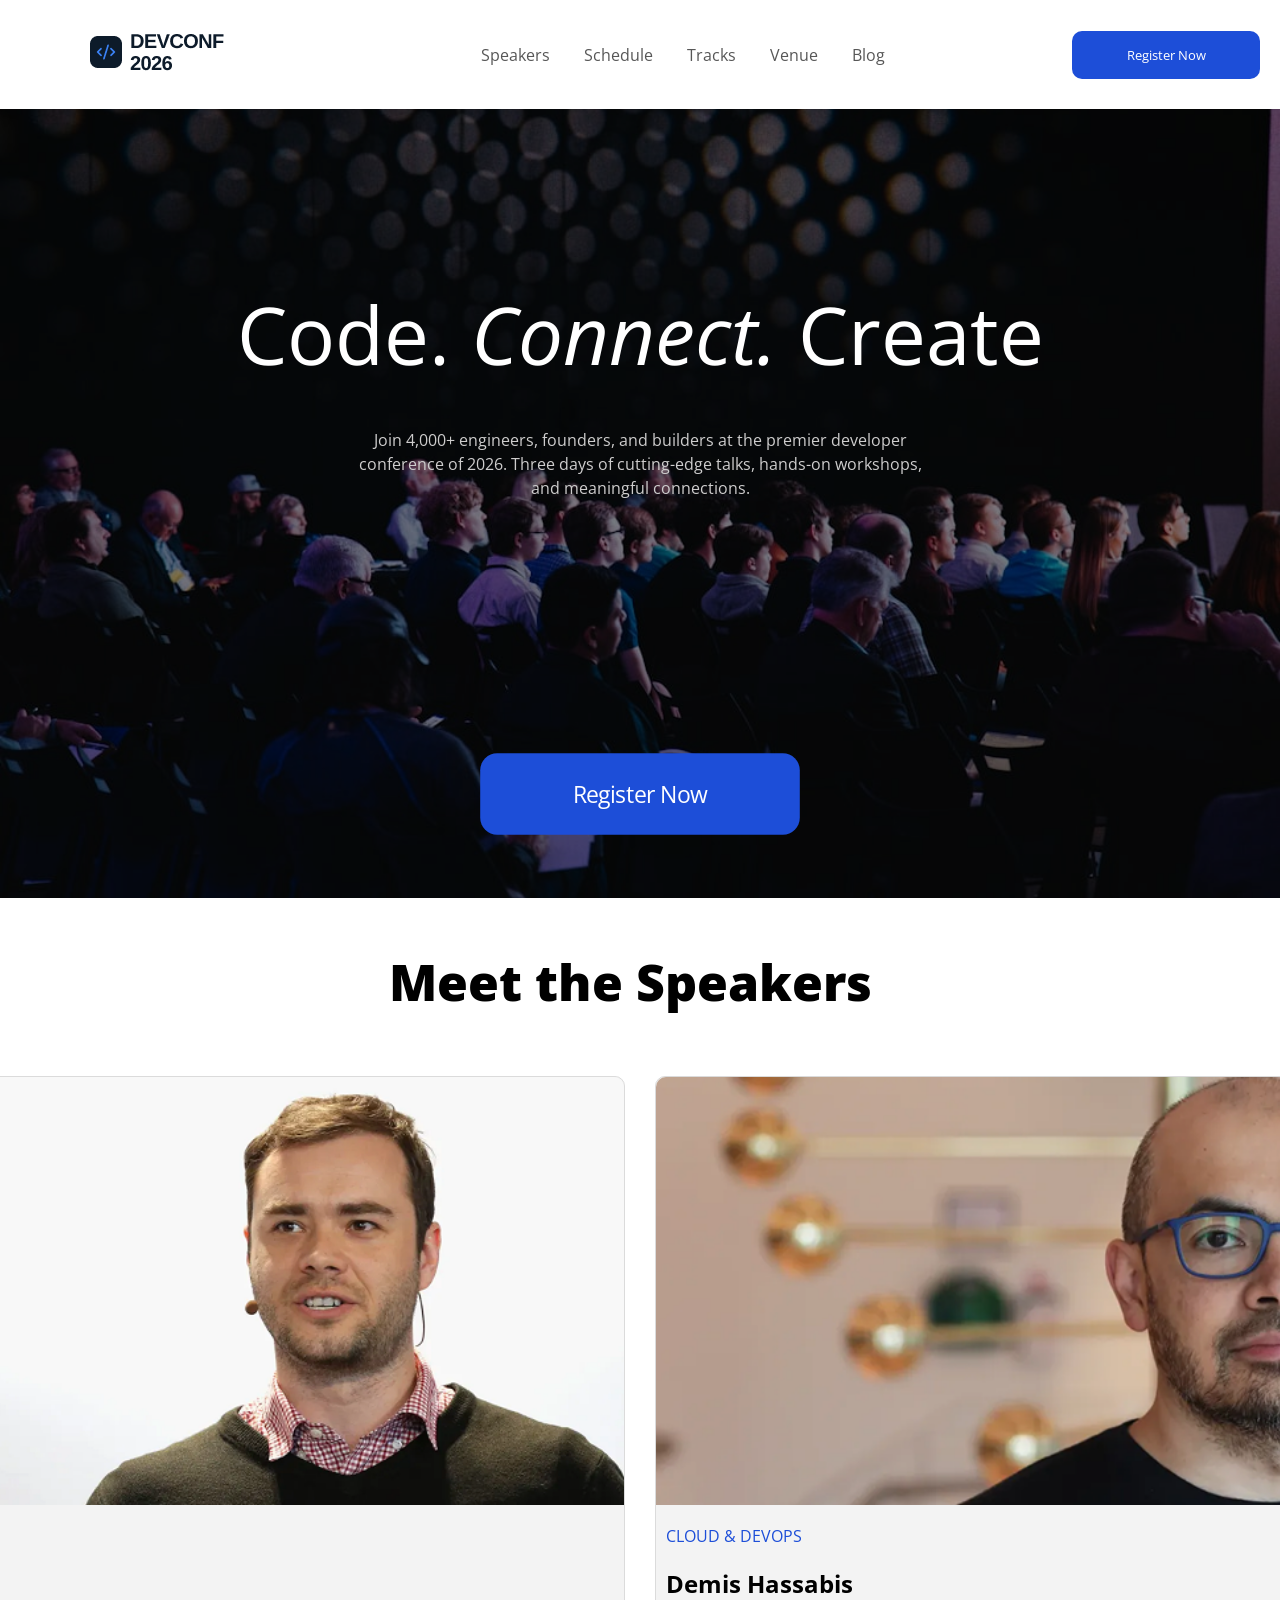
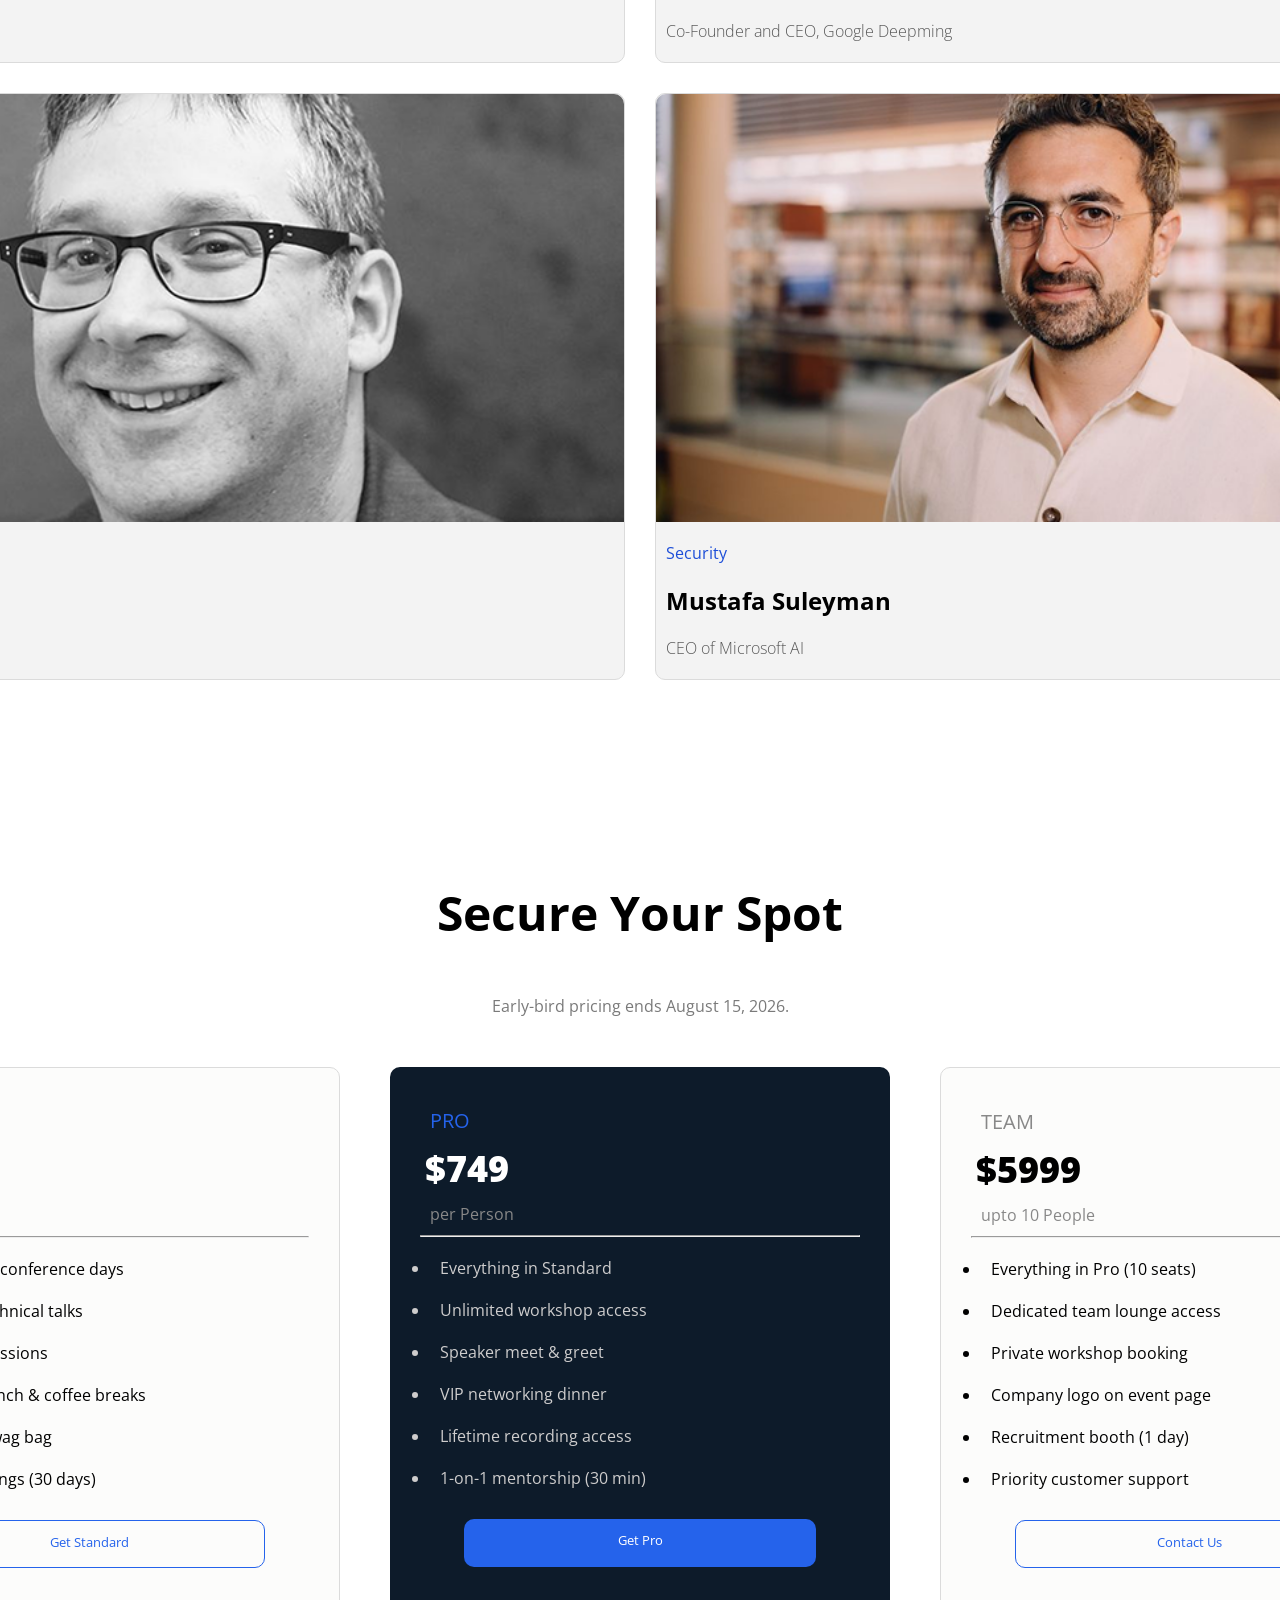
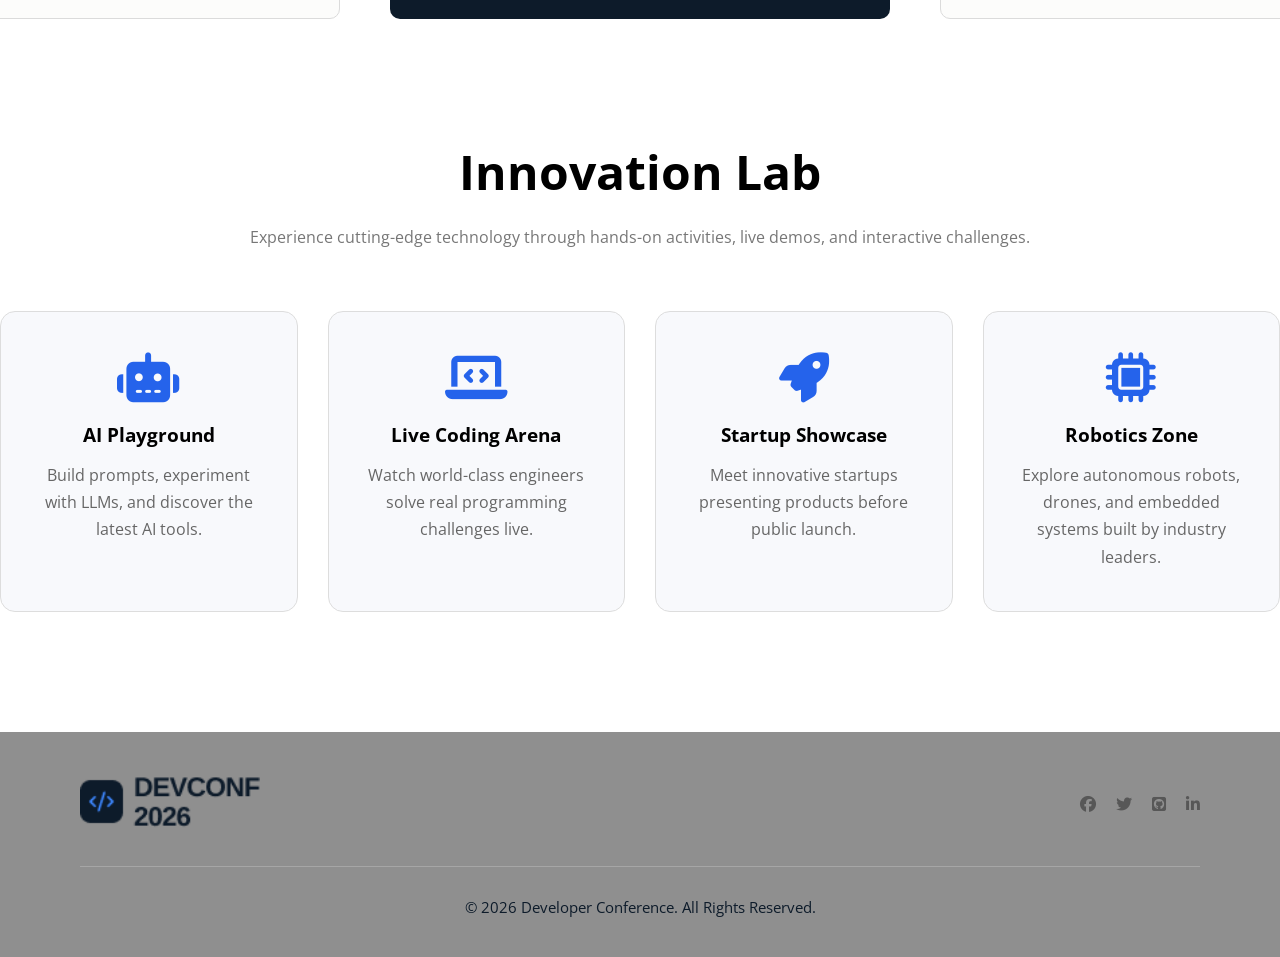
==== index.html @ 0c000630 "Rename DevConference.html to index.html" ====
<!DOCTYPE html>
<html lang="en">
<head>
    <meta charset="UTF-8">
    <meta name="viewport" content="width=device-width, initial-scale=1.0">
    <title>Developer Conference</title>
    <link rel="stylesheet" href="./style.css">
    <link rel="preconnect" href="https://fonts.googleapis.com">
<link rel="preconnect" href="https://fonts.gstatic.com" crossorigin>
<link href="https://fonts.googleapis.com/css2?family=Inter:ital,opsz,wght@0,14..32,100..900;1,14..32,100..900&family=Open+Sans:ital,wght@0,300..800;1,300..800&display=swap" rel="stylesheet">
<link rel="stylesheet"
href="https://cdnjs.cloudflare.com/ajax/libs/font-awesome/6.7.2/css/all.min.css">
<body>
    <header>
        <nav class="container">
            <div class="logo"><img src="./assets\logo.png" alt="Logo"></div>
            <div><ul class="container">
                <li><a href="#">Speakers</a></li>
                <li><a href="#">Schedule</a></li>
                <li><a href="#">Tracks</a></li>
                <li><a href="#">Venue</a></li>
                <li><a href="#">Blog</a></li>
            </ul></div>
            <div>
                <button class="common_btn">Register Now</button>
            </div>
        </nav>
        <section class="hero">
            <p id="headofbanner">Code. <em>Connect.</em> Create</p>
            <p id="paraofbanner">Join 4,000+ engineers, founders, and builders at the premier developer <br> 
                conference of 2026. Three days of cutting-edge talks, hands-on workshops,<br>
                 and meaningful connections.</p>
            <button class="common_btn">Register Now</button>
        </section>
    </header>
    <main>
        <section class="speaker">
        <p class="speaker_heading">Meet the Speakers</p>
        <div class="speaker_card">
            <div class="s_card"><img src="./assets/andrej.png" alt="Person 1">
                    <p class="field">AI / ML</p>
                    <h1>Andrej Karpathy</h1>
                    <p class="position">Pretraining team, Anthropic</p>
            </div>
            <div class="s_card"><img src="./assets/demis.png" alt="Person 1">
                    <p class="field">CLOUD & DEVOPS</p>
                    <h1>Demis Hassabis</h1>
                    <p class="position">Co-Founder and CEO, Google Deepming</p>
            </div>
            <div class="s_card"><img src="./assets/gary.png" alt="Person 1">
                    <p class="field">Frontend</p>
                    <h1>Gary Marcus</h1>
                    <p class="position">Staff Enineer, Vercel</p>
            </div>
            <div class="s_card"><img src="./assets/mustafa.png" alt="Person 1">
                    <p class="field">Security</p>
                    <h1>Mustafa Suleyman</h1>
                    <p class="position">CEO of Microsoft AI</p>
            </div>
        </div>
        </section>
        <section>
            <div class="head-info-price">
            <p id="Head-card-price"><b>Secure Your Spot</b></p>
            <p id="deadline">Early-bird pricing ends August 15, 2026.</p>
            </div>
            <div class="price-card">
                <div class="normal-card">
                    <p class="plan">STANDARD</p>
                    <p class="price">$399</p>
                    <p class="person">per Person</p>
                    <hr>
                    <ul class="list">
                        <li>󠁯Access to all 3 conference days</li>
                        <li>48 curated technical talks</li>
                        <li>2 workshop sessions</li>
                        <li>Networking lunch & coffee breaks</li>
                        <li>Conference swag bag</li>
                        <li>Digital recordings (30 days)</li>
                    </ul>
                    <button class="price-card-btn">Get Standard</button>
                </div>
                <div class="pro-card">
                    <p class="plan-pro">PRO</p>
                    <p class="price-pro">$749</p>
                    <p class="person-pro">per Person</p>
                    <hr>
                    <ul class="list-pro">
                        <li>Everything in Standard</li>
                        <li>Unlimited workshop access</li>
                        <li>Speaker meet & greet</li>
                        <li>VIP networking dinner</li>
                        <li>Lifetime recording access</li>
                        <li>1-on-1 mentorship (30 min)</li>
                    </ul>
                    <button class="price-card-btn-pro">Get Pro</button>
                </div>
                <div class="normal-card">
                    <p class="plan">TEAM</p>
                    <p class="price">$5999</p>
                    <p class="person">upto 10 People</p>
                    <hr>
                    <ul class="list">
                        <li>Everything in Pro (10 seats)</li>
                        <li>Dedicated team lounge access</li>
                        <li>Private workshop booking</li>
                        <li>Company logo on event page</li>
                        <li>Recruitment booth (1 day)</li>
                        <li>Priority customer support</li>
                    </ul>
                    <button class="price-card-btn">Contact Us</button>
                </div>
            </div>
        </section>
        <section class="innovation">

    <h2 class="innovation-title">Innovation Lab</h2>

    <p class="innovation-subtitle">
        Experience cutting-edge technology through hands-on activities,
        live demos, and interactive challenges.
    </p>

    <div class="innovation-grid">

        <div class="innovation-card">
            <i class="fa-solid fa-robot"></i>
            <h3>AI Playground</h3>
            <p>
                Build prompts, experiment with LLMs, and discover the latest AI tools.
            </p>
        </div>

        <div class="innovation-card">
            <i class="fa-solid fa-laptop-code"></i>
            <h3>Live Coding Arena</h3>
            <p>
                Watch world-class engineers solve real programming challenges live.
            </p>
        </div>

        <div class="innovation-card">
            <i class="fa-solid fa-rocket"></i>
            <h3>Startup Showcase</h3>
            <p>
                Meet innovative startups presenting products before public launch.
            </p>
        </div>

        <div class="innovation-card">
            <i class="fa-solid fa-microchip"></i>
            <h3>Robotics Zone</h3>
            <p>
                Explore autonomous robots, drones, and embedded systems built by industry leaders.
            </p>
        </div>

    </div>

</section>

    </main>
    <footer class="footer">

    <div class="footer-top">

        <div class="footer-logo">
            <img src=".\assets\logo.png" alt="Developer Conference Logo">
        </div>

        <div class="social-links">
            <a href="#"><i class="fa-brands fa-facebook"></i></a>
            <a href="#"><i class="fa-brands fa-twitter"></i></a>
            <a href="#"><i class="fa-brands fa-square-github"></i></a>
            <a href="#"><i class="fa-brands fa-linkedin-in"></i></a>
        </div>

    </div>

    <hr>

    <p class="copyright">
        © 2026 Developer Conference. All Rights Reserved.
    </p>

</footer>
</body>
</html>
---- style.css ----
*{
    margin: 0;
    padding: 0;
    font-family: "Open Sans", sans-serif;
}

ul li{
    list-style: none;
    
}

a{
    text-decoration: none;
    color: #575757;
}

nav{
    background-color: ;
    margin: 30px 20px;
}
.container{
    display: flex;
    justify-content: space-between;
    align-items: center;
}

.common_btn{
    background-color: #1D4ED8;
    color: white;
    padding: 12px 12px;
    border-radius: 10px;
    border: none;
    height: 48px;
    width: 188px;
    cursor: pointer;
    scale: 1;
   
}


.common_btn:hover{
    box-shadow: 0px 0px 6px #575757;
    transition: background-color 0.2s ease, box-shadow 0.3s ease-in-out, scale 0.2s;
    scale: 1.1;
}
.logo{
   margin: 0px 70px;
    
}

.container ul{
    gap: 10px;
}
.container ul li a{
    padding: 12px 12px;
    
}
.container ul li a:hover{
    cursor: pointer;
    box-shadow: 0px 0px 6px #575757;
    transition: background-color 0.2s ease, box-shadow 0.3s ease-in-out;
    border-radius: 5px;

}

.hero{
    position: relative;
    background-image: url('./assets/banner.jpg');
    background-size: cover;
    background-position: center;
    height: auto;

       display: flex;
    justify-content: center;
    align-items: center;
    flex-direction: column;
    
}

.hero::before{
    content: "";
    position: absolute;
    inset: 0;
    background: rgba(0,0,0,0.5); /* Dark overlay */
}
#headofbanner{
    color: #FFFFFF;
    padding-top: 150px;
    position: relative;
    font-size: 80px;
    


}
#paraofbanner{
    position: relative;
    color: #cecdcd;
    line-height: 1.5;
}
.hero p{
    margin: 20px auto;
    text-align: center;
}

.hero button{
    margin-top: 250px;
    margin-bottom: 80px;
    display: block;
    scale: 1.7;
}

.hero button:hover{
    scale: 1.8;
}
.speaker_heading{
    text-align: center;
    font-size: 50px;
    padding: 50px 20px 0 0;
    font-weight: 900;


}
.speaker_card{
    display: grid;
    grid-template-columns:repeat(2,850px);
    grid-auto-rows: auto;
    justify-content: center;
    align-items: center;
    max-width: 1400px;
    margin: 60px auto;
    gap: 30px 30px;
    
}

.s_card{
    border-radius: 10px;
    background-color:#f3f3f3;
    border: solid 0.1px #dbdbdb;
    
}

.s_card img{
    border-radius: 10px 10px 0 0;
    width: 100%;
    height: auto;
    display: block;
}

.field{
    color: #1D4ED8;
    margin-top: 10px;
}

.position{
    color: #575757;
    font-weight: 300;
    margin-bottom: 10px;
}

.s_card p, h1{
    padding: 10px;
}

.price-card{
    display: grid;
    justify-content: center;
    grid-template-columns: repeat(3, 500px);
    gap: 50px;

}

.normal-card{
    background-color: #fcfcfb;
    border-radius: 10px;
    padding: 30px;
    border: 0.1px solid #dbdbdb;

}

.normal-card:hover{
    transform:translateY(-10px);
    box-shadow: 0 0 6px #acacac;
    transition: transform 0.5s ease, box-shadow 0.5s ease-in-out;
}
.plan{
    color:#888888;
    margin: 10px;
    font-size: 20px;
}

.price{
    font-size: 36px;
    font-weight: 900;
    margin: 5px;
}

.person{
    color: #888888;
    margin: 10px ;
}

.list li{
    list-style: disc;
    padding: 10px;
}

.list{
    margin: 10px;
}

.price-card-btn{
    display: flex;
    justify-content: center;
    background-color: #fcfcfb;
    color: #2563EB;
    padding: 12px 12px;
    border-radius: 10px;
    border: 1px solid #2563EB;
    height: 48px;
    width: 80%;
    cursor: pointer;
    scale: 1;
    margin: 20px auto;
   
}

.price-card-btn:hover{
    scale: 1.1;
    box-shadow:0 0 5px #7a7a7a;
    transition: box-shadow 0.3s ease-in-out, scale 0.3s ease-in-out;
}


.price-card-btn-pro{
    display: flex;
    justify-content: center;
    background-color: #2563EB;
    color: #FFFFFF;
    padding: 12px 12px;
    border-radius: 10px;
    border: none;
    height: 48px;
    width: 80%;
    cursor: pointer;
    scale: 1;
    margin: 20px auto;
   
}

.price-card-btn-pro:hover{
    scale: 1.1;
    box-shadow:0 15px 35px rgba(0,0,0,.12);
    transition: box-shadow 0.3s ease-in-out, scale 0.3s ease-in-out;
}

.pro-card{
    background-color: #0D1B2A;
    border-radius: 10px;
    padding: 30px;
}
.pro-card:hover{
    transform:translateY(-10px);
    box-shadow: 0 0 6px #888585;
    transition: transform 0.5s ease, box-shadow 0.5s ease-in-out;
}
.plan-pro{
    color:#2563EB;
    margin: 10px;
    font-size: 20px;
}

.price-pro{
    font-size: 36px;
    font-weight: 900;
    margin: 5px;
    color: #FFFFFF;
}

.person-pro{
    color: #888888;
    margin: 10px ;
}

.list-pro{
    color:#cecdcd;
    margin: 10px;
}

.list-pro li{
    list-style: disc;
    padding: 10px;
}

#Head-card-price{
    font-size: 48px;
   text-align: center;
   margin: 200px 50px auto;
   
}

#deadline{
    text-align: center;
    margin: 50px;
    color: #7a7a7a;
}

.footer{
    margin-top: 100px;
    padding: 40px 80px;
    background-color: #8f8f8f;
}

.footer-top{
    display: flex;
    justify-content: space-between;
    align-items: center;
}

.footer-logo img{
    width: 180px;
}

.social-links{
    display: flex;
    gap: 20px;
}

.social-links img{
    width: 28px;
    height: 28px;
    transition: transform .3s ease;
}

.social-links i:hover{
    transform: scale(1.15);
}

.footer hr{
    margin: 30px 0;
    border: none;
    border-top: 1px solid rgba(255,255,255,.2);
}

.copyright{
    text-align: center;
    color: #0D1B2A;
    font-size: 15px;
}

.innovation{
    margin:120px auto;
    max-width:1500px;
    text-align:center;
}

.innovation-title{
    font-size:48px;
    margin-bottom:20px;
}

.innovation-subtitle{
    color:#777;
    margin-bottom:60px;
    line-height:1.7;
}

.innovation-grid{
    display:grid;
    grid-template-columns:repeat(4,1fr);
    gap:30px;
}

.innovation-card{
    background:#f8f9fc;
    padding:40px 30px;
    border-radius:15px;
    border:1px solid #ddd;
    transition:.3s;
}

.innovation-card:hover{
    transform:translateY(-10px);
    box-shadow:0 15px 35px rgba(0,0,0,.12);
}

.innovation-card i{
    font-size:50px;
    color:#2563EB;
    margin-bottom:20px;
}

.innovation-card h3{
    margin-bottom:15px;
}

.innovation-card p{
    color:#666;
    line-height:1.7;
}
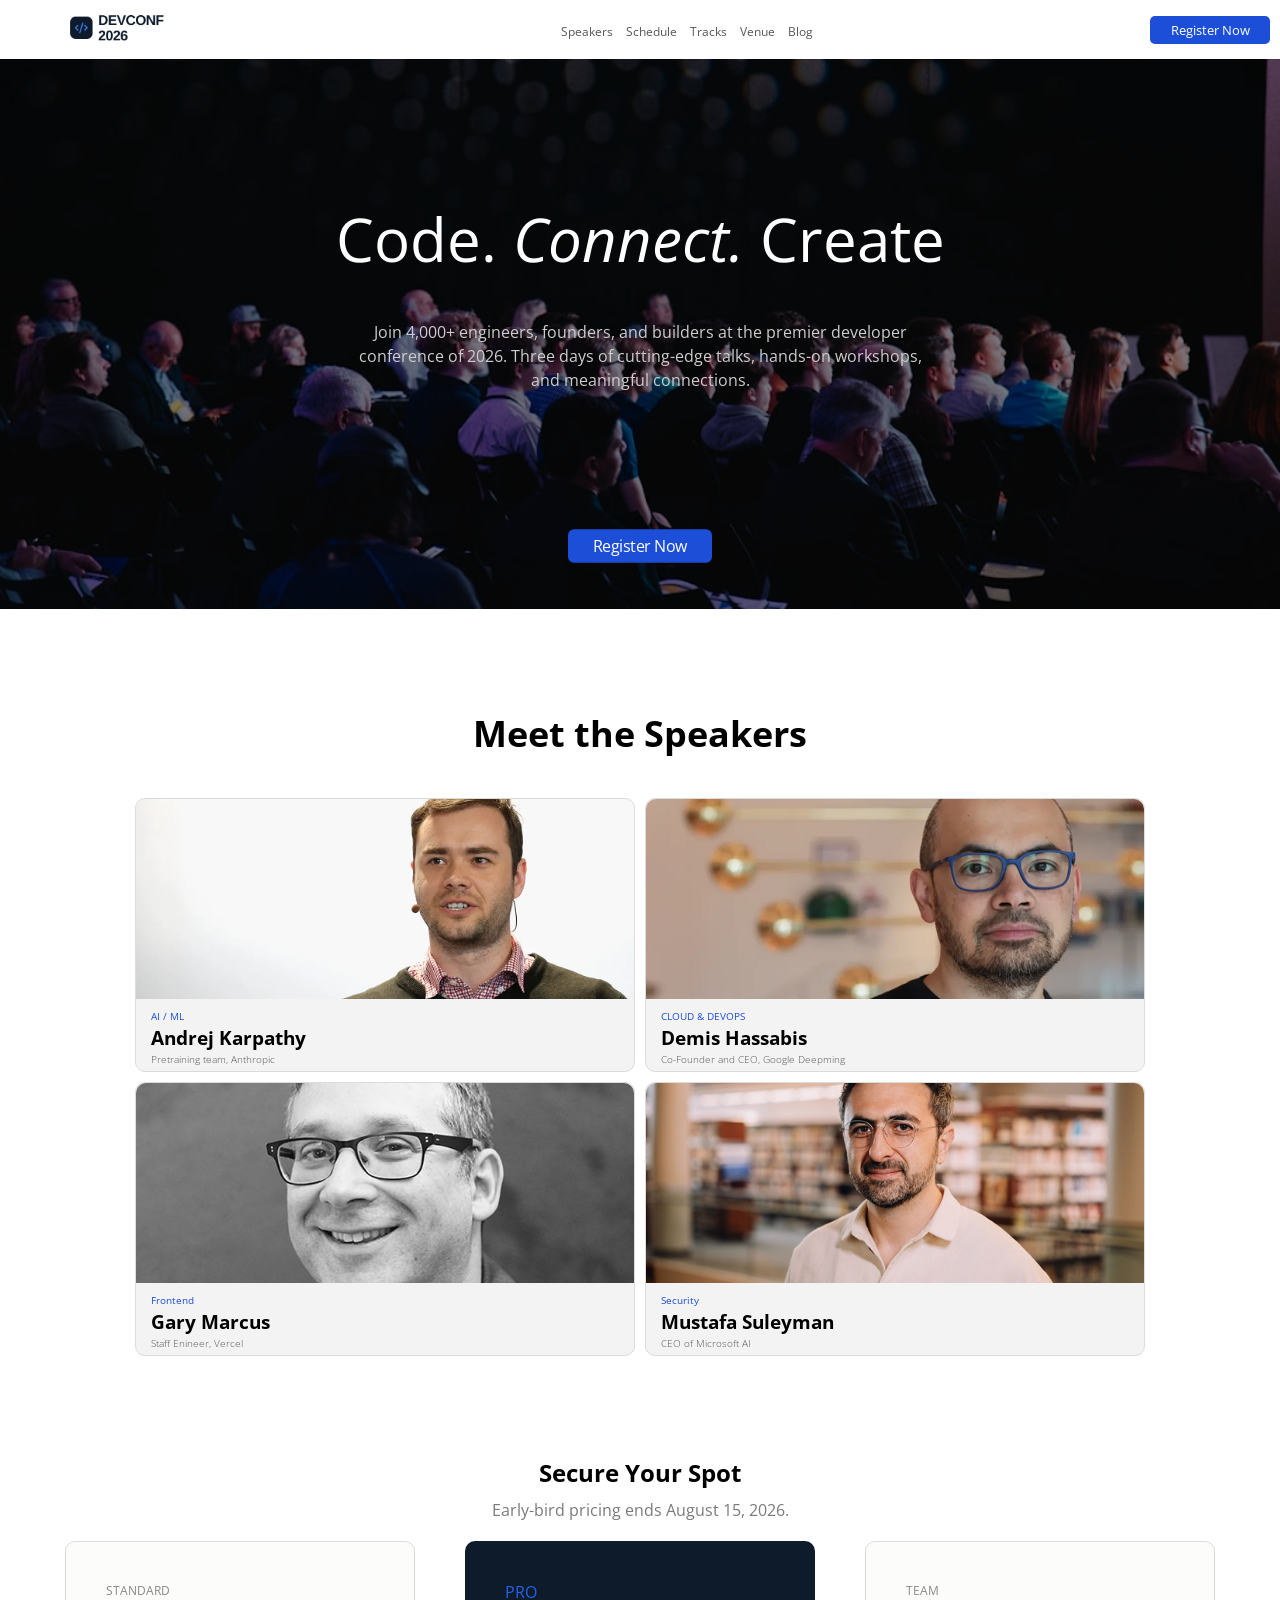
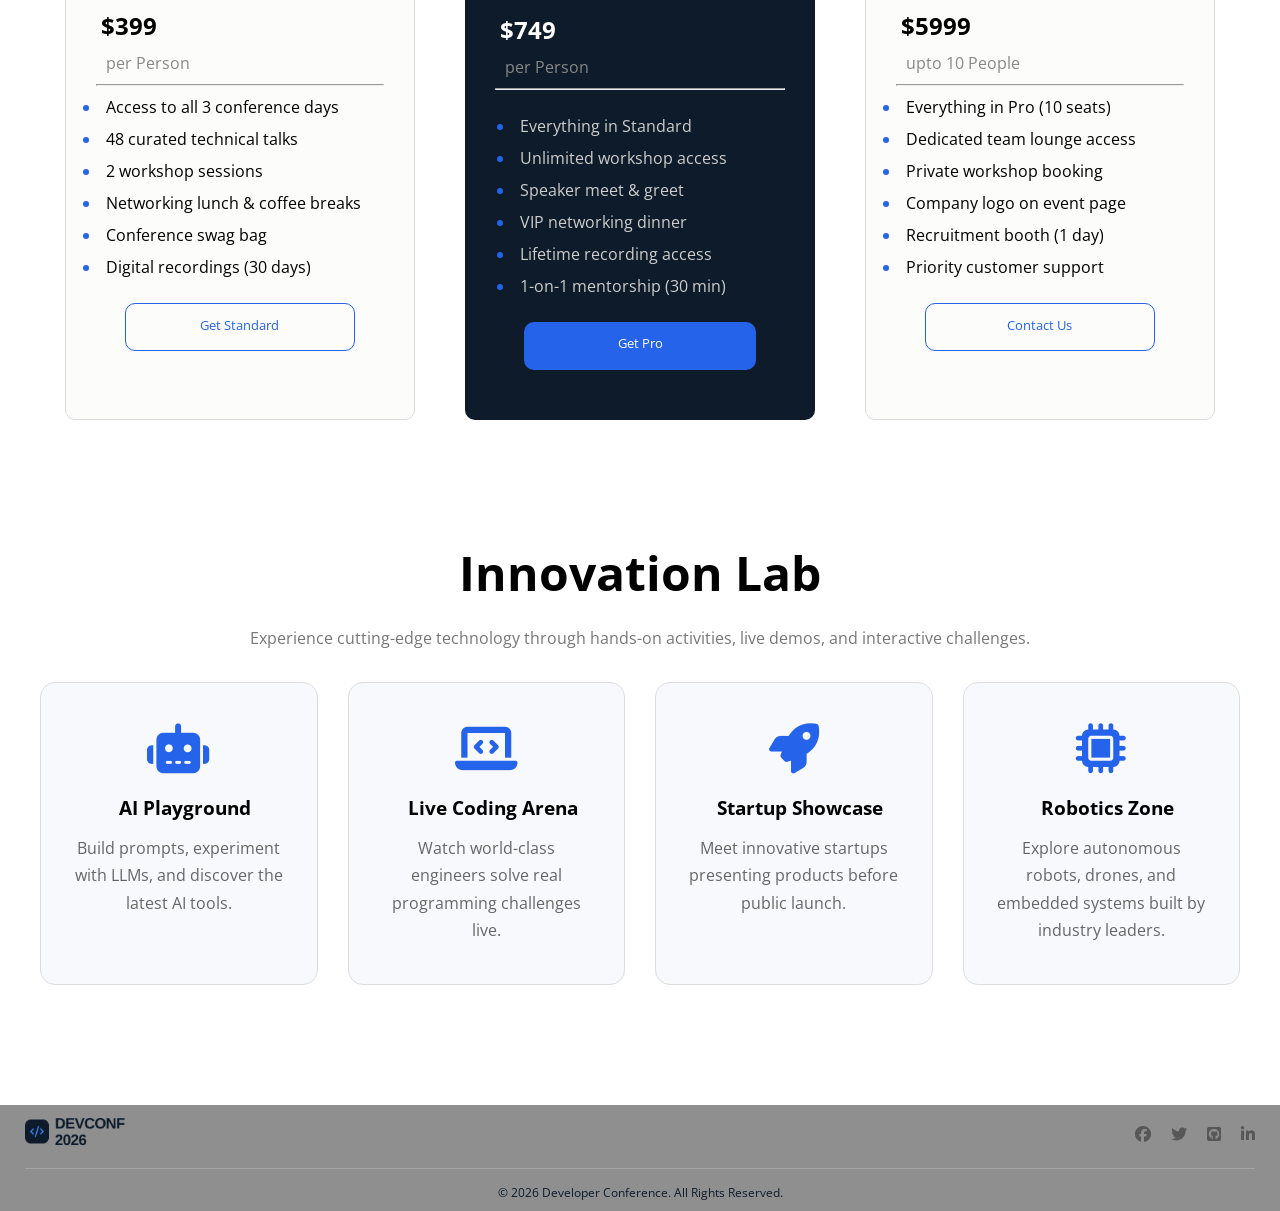
==== commit 68c89d50: "final-version-after-update" ====
--- a/index.html
+++ b/index.html
@@ -39,22 +39,22 @@
         <div class="speaker_card">
             <div class="s_card"><img src="./assets/andrej.png" alt="Person 1">
                     <p class="field">AI / ML</p>
-                    <h1>Andrej Karpathy</h1>
+                    <h3>Andrej Karpathy</h3>
                     <p class="position">Pretraining team, Anthropic</p>
             </div>
             <div class="s_card"><img src="./assets/demis.png" alt="Person 1">
                     <p class="field">CLOUD & DEVOPS</p>
-                    <h1>Demis Hassabis</h1>
+                    <h3>Demis Hassabis</h3>
                     <p class="position">Co-Founder and CEO, Google Deepming</p>
             </div>
             <div class="s_card"><img src="./assets/gary.png" alt="Person 1">
                     <p class="field">Frontend</p>
-                    <h1>Gary Marcus</h1>
+                    <h3>Gary Marcus</h3>
                     <p class="position">Staff Enineer, Vercel</p>
             </div>
             <div class="s_card"><img src="./assets/mustafa.png" alt="Person 1">
                     <p class="field">Security</p>
-                    <h1>Mustafa Suleyman</h1>
+                    <h3>Mustafa Suleyman</h3>
                     <p class="position">CEO of Microsoft AI</p>
             </div>
         </div>
@@ -185,4 +185,4 @@
 
 </footer>
 </body>
-</html>
+</html>
--- a/style.css
+++ b/style.css
@@ -15,8 +15,8 @@
 }
 
 nav{
-    background-color: ;
-    margin: 30px 20px;
+    background-color: white;
+    margin: 5px 10px;
 }
 .container{
     display: flex;
@@ -28,12 +28,15 @@
     background-color: #1D4ED8;
     color: white;
     padding: 12px 12px;
-    border-radius: 10px;
+    border-radius: 5px;
     border: none;
-    height: 48px;
-    width: 188px;
+    height: 28px;
+    width: 120px;
     cursor: pointer;
     scale: 1;
+    display: flex;
+    justify-content: center;
+    align-items: center;
    
 }
 
@@ -44,15 +47,17 @@
     scale: 1.1;
 }
 .logo{
-   margin: 0px 70px;
+   margin: 0px 40px;
+   scale: 0.7;
     
 }
 
 .container ul{
-    gap: 10px;
+    gap: 3px;
 }
 .container ul li a{
-    padding: 12px 12px;
+    padding: 10px 5px;
+    font-size: 12px;
     
 }
 .container ul li a:hover{
@@ -68,12 +73,13 @@
     background-image: url('./assets/banner.jpg');
     background-size: cover;
     background-position: center;
-    height: auto;
+    height: 550px;
 
        display: flex;
     justify-content: center;
     align-items: center;
     flex-direction: column;
+    object-fit: cover;
     
 }
 
@@ -87,7 +93,7 @@
     color: #FFFFFF;
     padding-top: 150px;
     position: relative;
-    font-size: 80px;
+    font-size: 60px;
     
 
 
@@ -103,32 +109,31 @@
 }
 
 .hero button{
-    margin-top: 250px;
+    margin-top: 120px;
     margin-bottom: 80px;
-    display: block;
-    scale: 1.7;
+    scale: 1.2;
 }
 
 .hero button:hover{
-    scale: 1.8;
+    scale: 1.4;
 }
 .speaker_heading{
     text-align: center;
-    font-size: 50px;
-    padding: 50px 20px 0 0;
-    font-weight: 900;
+    font-size: 36px;
+    padding: 100px 0 20px 0;
+    font-weight: 700;
 
 
 }
 .speaker_card{
     display: grid;
-    grid-template-columns:repeat(2,850px);
+    grid-template-columns:repeat(2, 500px);
     grid-auto-rows: auto;
     justify-content: center;
     align-items: center;
     max-width: 1400px;
-    margin: 60px auto;
-    gap: 30px 30px;
+    margin: 20px auto;
+    gap: 10px;
     
 }
 
@@ -142,29 +147,33 @@
 .s_card img{
     border-radius: 10px 10px 0 0;
     width: 100%;
-    height: auto;
-    display: block;
+    height: 200px;
+    object-fit: cover;
 }
 
 .field{
     color: #1D4ED8;
-    margin-top: 10px;
+    margin-top: 3px;
 }
 
 .position{
     color: #575757;
     font-weight: 300;
-    margin-bottom: 10px;
-}
-
-.s_card p, h1{
-    padding: 10px;
+    margin-bottom: 5px;
+}
+
+.s_card p, h3{
+    padding: 2px 2px 0 15px;
+}
+
+.s_card p{
+    font-size: 10px;
 }
 
 .price-card{
     display: grid;
     justify-content: center;
-    grid-template-columns: repeat(3, 500px);
+    grid-template-columns: repeat(3, 350px);
     gap: 50px;
 
 }
@@ -185,12 +194,12 @@
 .plan{
     color:#888888;
     margin: 10px;
-    font-size: 20px;
+    font-size: 12px;
 }
 
 .price{
-    font-size: 36px;
-    font-weight: 900;
+    font-size: 24px;
+    font-weight: 700;
     margin: 5px;
 }
 
@@ -201,11 +210,14 @@
 
 .list li{
     list-style: disc;
-    padding: 10px;
-}
-
+    padding: 5px;
+}
+
+.list li::marker{
+    color: #2563EB;
+}
 .list{
-    margin: 10px;
+    margin: 5px;
 }
 
 .price-card-btn{
@@ -266,12 +278,12 @@
 .plan-pro{
     color:#2563EB;
     margin: 10px;
-    font-size: 20px;
+    font-size: 16px;
 }
 
 .price-pro{
-    font-size: 36px;
-    font-weight: 900;
+    font-size: 24px;
+    font-weight: 700;
     margin: 5px;
     color: #FFFFFF;
 }
@@ -283,30 +295,37 @@
 
 .list-pro{
     color:#cecdcd;
-    margin: 10px;
+    margin: 20px;
+    
 }
 
 .list-pro li{
     list-style: disc;
-    padding: 10px;
-}
+    padding: 5px;
+    
+
+}
+.list-pro li::marker{
+    color: #2563EB;
+}
+
 
 #Head-card-price{
-    font-size: 48px;
+    font-size: 24px;
    text-align: center;
-   margin: 200px 50px auto;
+   margin: 100px 0 0 0;
    
 }
 
 #deadline{
     text-align: center;
-    margin: 50px;
+    margin: 10px 0 20px 0;
     color: #7a7a7a;
 }
 
 .footer{
-    margin-top: 100px;
-    padding: 40px 80px;
+    margin-top: 30px;
+    padding: 10px 25px;
     background-color: #8f8f8f;
 }
 
@@ -317,7 +336,7 @@
 }
 
 .footer-logo img{
-    width: 180px;
+    width: 100px;
 }
 
 .social-links{
@@ -326,8 +345,8 @@
 }
 
 .social-links img{
-    width: 28px;
-    height: 28px;
+    width: 20px;
+    height: 20px;
     transition: transform .3s ease;
 }
 
@@ -336,7 +355,7 @@
 }
 
 .footer hr{
-    margin: 30px 0;
+    margin: 15px 0;
     border: none;
     border-top: 1px solid rgba(255,255,255,.2);
 }
@@ -344,12 +363,12 @@
 .copyright{
     text-align: center;
     color: #0D1B2A;
-    font-size: 15px;
+    font-size: 12px;
 }
 
 .innovation{
     margin:120px auto;
-    max-width:1500px;
+    max-width:1200px;
     text-align:center;
 }
 
@@ -360,7 +379,7 @@
 
 .innovation-subtitle{
     color:#777;
-    margin-bottom:60px;
+    margin-bottom:30px;
     line-height:1.7;
 }
 
